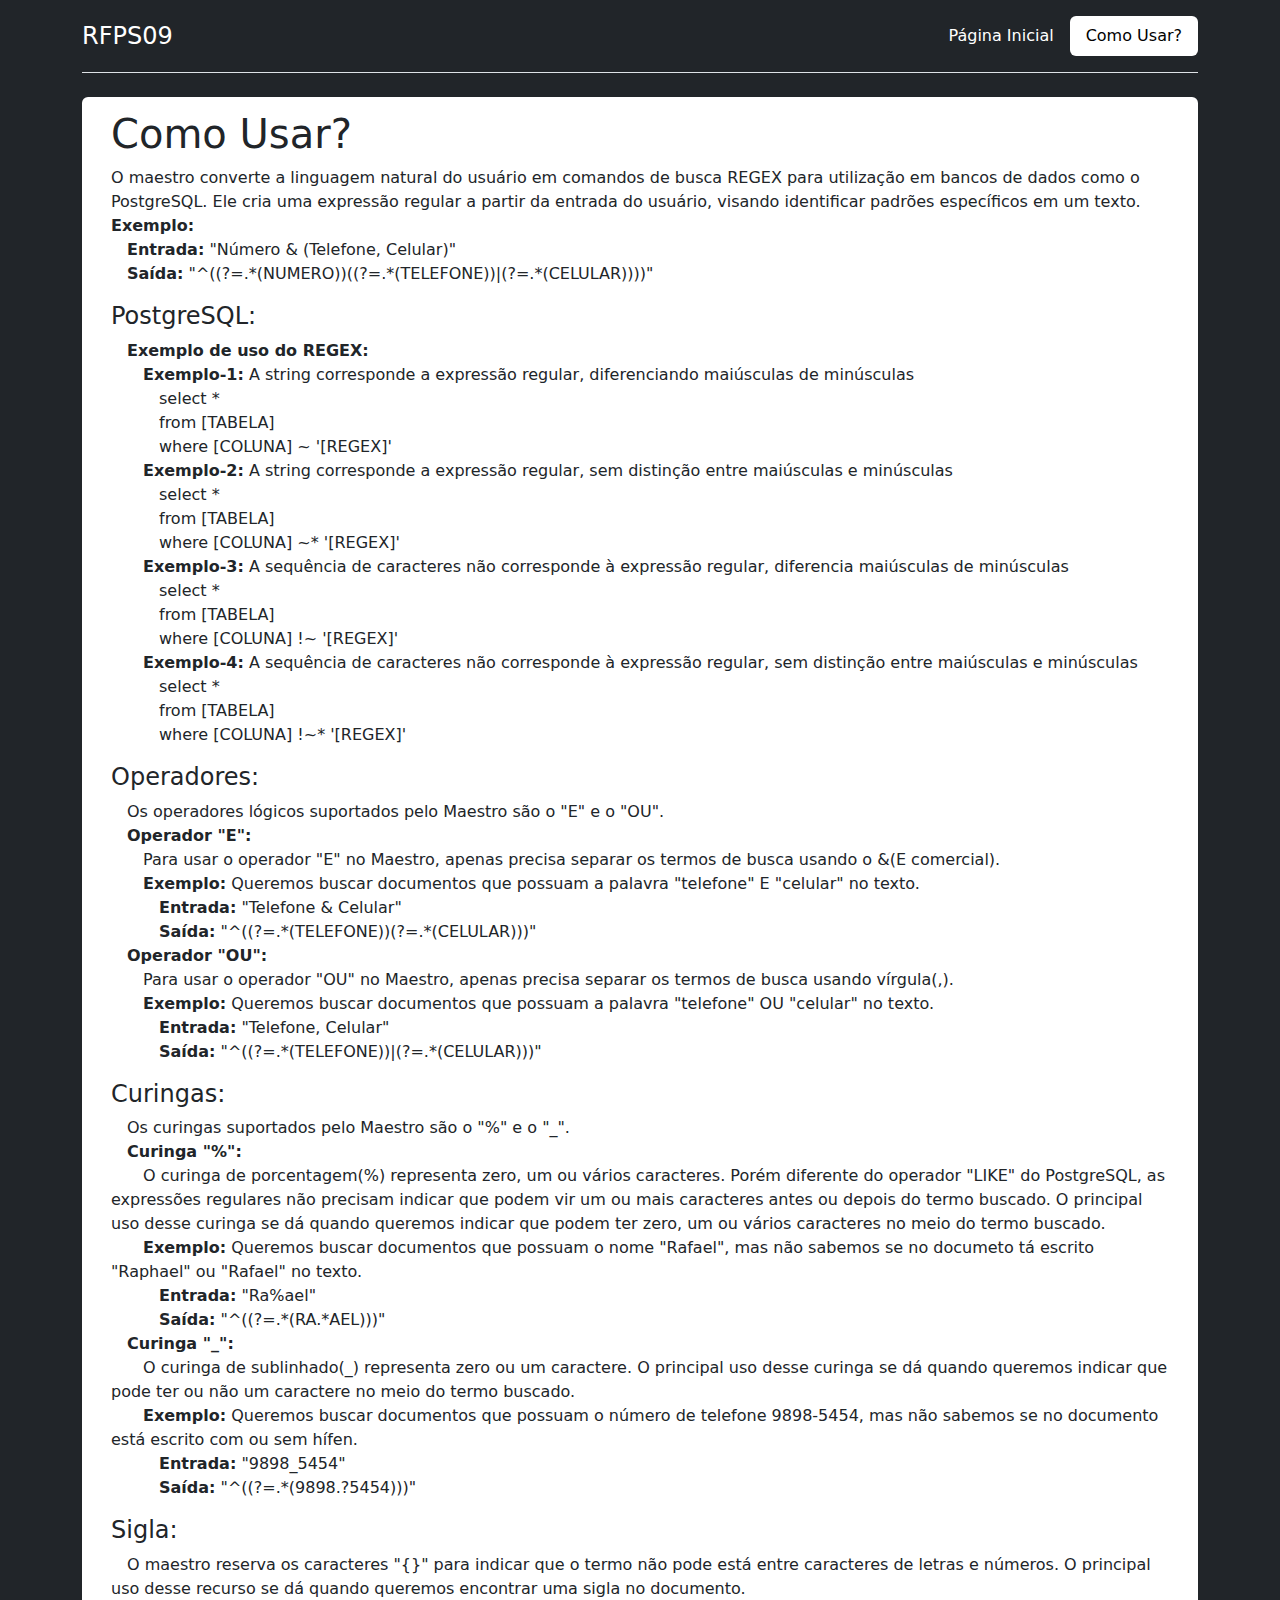
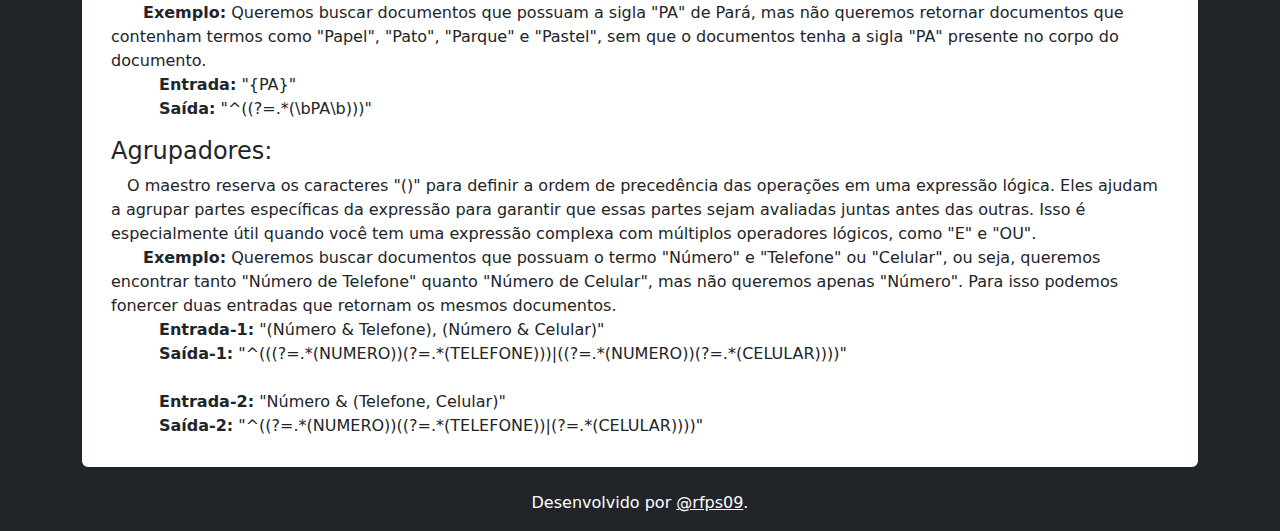
==== howtouse.html @ 1eca3d53 "First Commit" ====
<!DOCTYPE html>
<html>
<head>
    <title>MAESTRO</title>
    <meta charset="UTF-8">
    <meta name="viewport" content="width=device-width, initial-scale=1.0">
    <link rel="shortcut icon" href="img/maestro.png" type="image/x-icon">

    <link rel="stylesheet" href="main.css">
    <link href="https://cdn.jsdelivr.net/npm/bootstrap@5.3.3/dist/css/bootstrap.min.css" rel="stylesheet" integrity="sha384-QWTKZyjpPEjISv5WaRU9OFeRpok6YctnYmDr5pNlyT2bRjXh0JMhjY6hW+ALEwIH" crossorigin="anonymous">
    
    <script src="javascript.js"></script>
    <script src="https://cdn.jsdelivr.net/npm/bootstrap@5.3.3/dist/js/bootstrap.bundle.min.js" integrity="sha384-YvpcrYf0tY3lHB60NNkmXc5s9fDVZLESaAA55NDzOxhy9GkcIdslK1eN7N6jIeHz" crossorigin="anonymous"></script>
</head>
<body class="container bg-dark">
    <header class="d-flex flex-wrap justify-content-center py-3 mb-4 border-bottom">
        <a href="https://github.com/rfps09" class="d-flex align-items-center mb-3 mb-md-0 me-md-auto text-dark text-decoration-none">
            <span class="fs-4 text-white">RFPS09</span>
        </a>

        <ul class="nav nav-pills">
            <li class="nav-item"><a href="index.html" class="nav-link text-white" aria-current="page">Página Inicial</a></li>
            <li class="nav-item"><a href="" class="nav-link text-black bg-white active">Como Usar?</a></li>
        </ul>
    </header>

    <div class="d-flex justify-content-center">
        <main class="col-md-12 p-2 px-4 bg-white border border-white border-5 rounded">
            <h1>Como Usar?</h1>
            <p>
                O maestro converte a linguagem natural do usuário em comandos 
                de busca REGEX para utilização em bancos de dados como o PostgreSQL. 
                Ele cria uma expressão regular a partir da entrada do usuário, 
                visando identificar padrões específicos em um texto.
                <br>
                <strong>Exemplo:</strong>
                <br>
                &emsp;<strong>Entrada:</strong> "Número & (Telefone, Celular)"
                <br>
                &emsp;<strong>Saída:</strong> "^((?=.*(NUMERO))((?=.*(TELEFONE))|(?=.*(CELULAR))))"
            </p>

            <h4>PostgreSQL:</h4>
            <p>
                &emsp;<strong>Exemplo de uso do REGEX:</strong>
                <br>
                &emsp;&emsp;<strong>Exemplo-1:</strong> A string corresponde a expressão regular, diferenciando maiúsculas de minúsculas
                <br>
                &emsp;&emsp;&emsp;select *
                <br>
                &emsp;&emsp;&emsp;from [TABELA]
                <br>
                &emsp;&emsp;&emsp;where [COLUNA] ~ '[REGEX]'
                <br>
                &emsp;&emsp;<strong>Exemplo-2:</strong> A string corresponde a expressão regular, sem distinção entre maiúsculas e minúsculas
                <br>
                &emsp;&emsp;&emsp;select *
                <br>
                &emsp;&emsp;&emsp;from [TABELA]
                <br>
                &emsp;&emsp;&emsp;where [COLUNA] ~* '[REGEX]'
                <br>
                &emsp;&emsp;<strong>Exemplo-3:</strong> A sequência de caracteres não corresponde à expressão regular, diferencia maiúsculas de minúsculas
                <br>
                &emsp;&emsp;&emsp;select *
                <br>
                &emsp;&emsp;&emsp;from [TABELA]
                <br>
                &emsp;&emsp;&emsp;where [COLUNA] !~ '[REGEX]'
                <br>
                &emsp;&emsp;<strong>Exemplo-4:</strong> A sequência de caracteres não corresponde à expressão regular, sem distinção entre maiúsculas e minúsculas
                <br>
                &emsp;&emsp;&emsp;select *
                <br>
                &emsp;&emsp;&emsp;from [TABELA]
                <br>
                &emsp;&emsp;&emsp;where [COLUNA] !~* '[REGEX]'
            </p>
    
            <h4>Operadores:</h4>
            <p>
                &emsp;Os operadores lógicos suportados pelo Maestro são o "E" e o "OU".
                <br>
                &emsp;<strong>Operador "E":</strong>
                <br>
                &emsp;&emsp;Para usar o operador "E" no Maestro, 
                apenas precisa separar os termos de busca usando o &(E comercial).
                <br>
                &emsp;&emsp;<strong>Exemplo:</strong> Queremos buscar documentos que possuam a palavra 
                "telefone" E "celular" no texto.
                <br>
                &emsp;&emsp;&emsp;<strong>Entrada:</strong> "Telefone & Celular"
                <br>
                &emsp;&emsp;&emsp;<strong>Saída:</strong> "^((?=.*(TELEFONE))(?=.*(CELULAR)))"
                <br>
                &emsp;<strong>Operador "OU":</strong>
                <br>
                &emsp;&emsp;Para usar o operador "OU" no Maestro, 
                apenas precisa separar os termos de busca usando vírgula(,).
                <br>
                &emsp;&emsp;<strong>Exemplo:</strong> Queremos buscar documentos que possuam a palavra 
                "telefone" OU "celular" no texto.
                <br>
                &emsp;&emsp;&emsp;<strong>Entrada:</strong> "Telefone, Celular"
                <br>
                &emsp;&emsp;&emsp;<strong>Saída:</strong> "^((?=.*(TELEFONE))|(?=.*(CELULAR)))"
            </p>
    
            <h4>Curingas:</h4>
            <p>
                &emsp;Os curingas suportados pelo Maestro são o "%" e o "_".
                <br>
                &emsp;<strong>Curinga "%":</strong>
                <br>
                &emsp;&emsp;O curinga de porcentagem(%) representa zero, um ou vários caracteres. 
                Porém diferente do operador "LIKE" do PostgreSQL, as expressões regulares não 
                precisam indicar que podem vir um ou mais caracteres antes ou depois do termo 
                buscado. O principal uso desse curinga se dá quando queremos indicar que podem 
                ter zero, um ou vários caracteres no meio do termo buscado.
                <br>
                &emsp;&emsp;<strong>Exemplo:</strong> Queremos buscar documentos que possuam o nome "Rafael", 
                mas não sabemos se no documeto tá escrito "Raphael" ou "Rafael" no texto.
                <br>
                &emsp;&emsp;&emsp;<strong>Entrada:</strong> "Ra%ael"
                <br>
                &emsp;&emsp;&emsp;<strong>Saída:</strong> "^((?=.*(RA.*AEL)))"
                <br>
                &emsp;<strong>Curinga "_":</strong>
                <br>
                &emsp;&emsp;O curinga de sublinhado(_) representa zero ou um caractere. 
                O principal uso desse curinga se dá quando queremos indicar que pode 
                ter ou não um caractere no meio do termo buscado.
                <br>
                &emsp;&emsp;<strong>Exemplo:</strong> Queremos buscar documentos que possuam o 
                número de telefone 9898-5454, mas não sabemos se no documento está escrito com
                ou sem hífen.
                <br>
                &emsp;&emsp;&emsp;<strong>Entrada:</strong> "9898_5454"
                <br>
                &emsp;&emsp;&emsp;<strong>Saída:</strong> "^((?=.*(9898.?5454)))"
            </p>
    
            <h4>Sigla:</h4>
            <p>
                &emsp;O maestro reserva os caracteres "{}" para indicar que o termo não pode 
                está entre caracteres de letras e números. O principal uso desse recurso se 
                dá quando queremos encontrar uma sigla no documento.
                <br>
                &emsp;&emsp;<strong>Exemplo:</strong> Queremos buscar documentos que possuam 
                a sigla "PA" de Pará, mas não queremos retornar documentos que contenham termos 
                como "Papel", "Pato", "Parque" e "Pastel", sem que o documentos tenha a sigla 
                "PA" presente no corpo do documento.
                <br>
                &emsp;&emsp;&emsp;<strong>Entrada:</strong> "{PA}"
                <br>
                &emsp;&emsp;&emsp;<strong>Saída:</strong> "^((?=.*(\bPA\b)))"
            </p>

            <h4>Agrupadores:</h4>
            <p>
                &emsp;O maestro reserva os caracteres "()" para definir a ordem de precedência 
                das operações em uma expressão lógica. Eles ajudam a agrupar partes específicas 
                da expressão para garantir que essas partes sejam avaliadas juntas antes das 
                outras. Isso é especialmente útil quando você tem uma expressão complexa com 
                múltiplos operadores lógicos, como "E" e "OU".
                <br>
                &emsp;&emsp;<strong>Exemplo:</strong> Queremos buscar documentos que possuam 
                o termo "Número" e "Telefone" ou "Celular", ou seja, queremos encontrar 
                tanto "Número de Telefone" quanto "Número de Celular", mas não queremos apenas
                "Número". Para isso podemos fonercer duas entradas que retornam os mesmos documentos.
                <br>
                &emsp;&emsp;&emsp;<strong>Entrada-1:</strong> "(Número & Telefone), (Número & Celular)"
                <br>
                &emsp;&emsp;&emsp;<strong>Saída-1:</strong> "^(((?=.*(NUMERO))(?=.*(TELEFONE)))|((?=.*(NUMERO))(?=.*(CELULAR))))"
                <br><br>
                &emsp;&emsp;&emsp;<strong>Entrada-2:</strong> "Número & (Telefone, Celular)"
                <br>
                &emsp;&emsp;&emsp;<strong>Saída-2:</strong> "^((?=.*(NUMERO))((?=.*(TELEFONE))|(?=.*(CELULAR))))"
            </p>
        </main>
    </div>

    <footer class="pt-2 mt-3">
        <p class="text-center text-white">Desenvolvido por <a href="https://github.com/rfps09" class="text-white">@rfps09</a>.</p>
    </footer>
</body>
</html>
---- main.css ----
.classic {
    position: absolute;
    top: 50%;
    left: 50%;
    transform: translate(-50%, -50%);
    background-color: white;
    border: solid 50px white;
    border-radius: 25px;
}

.footer {
    position: fixed;
    left: 0;
    bottom: 0;
    width: 100%;
    color: white;
    text-align: center;
}
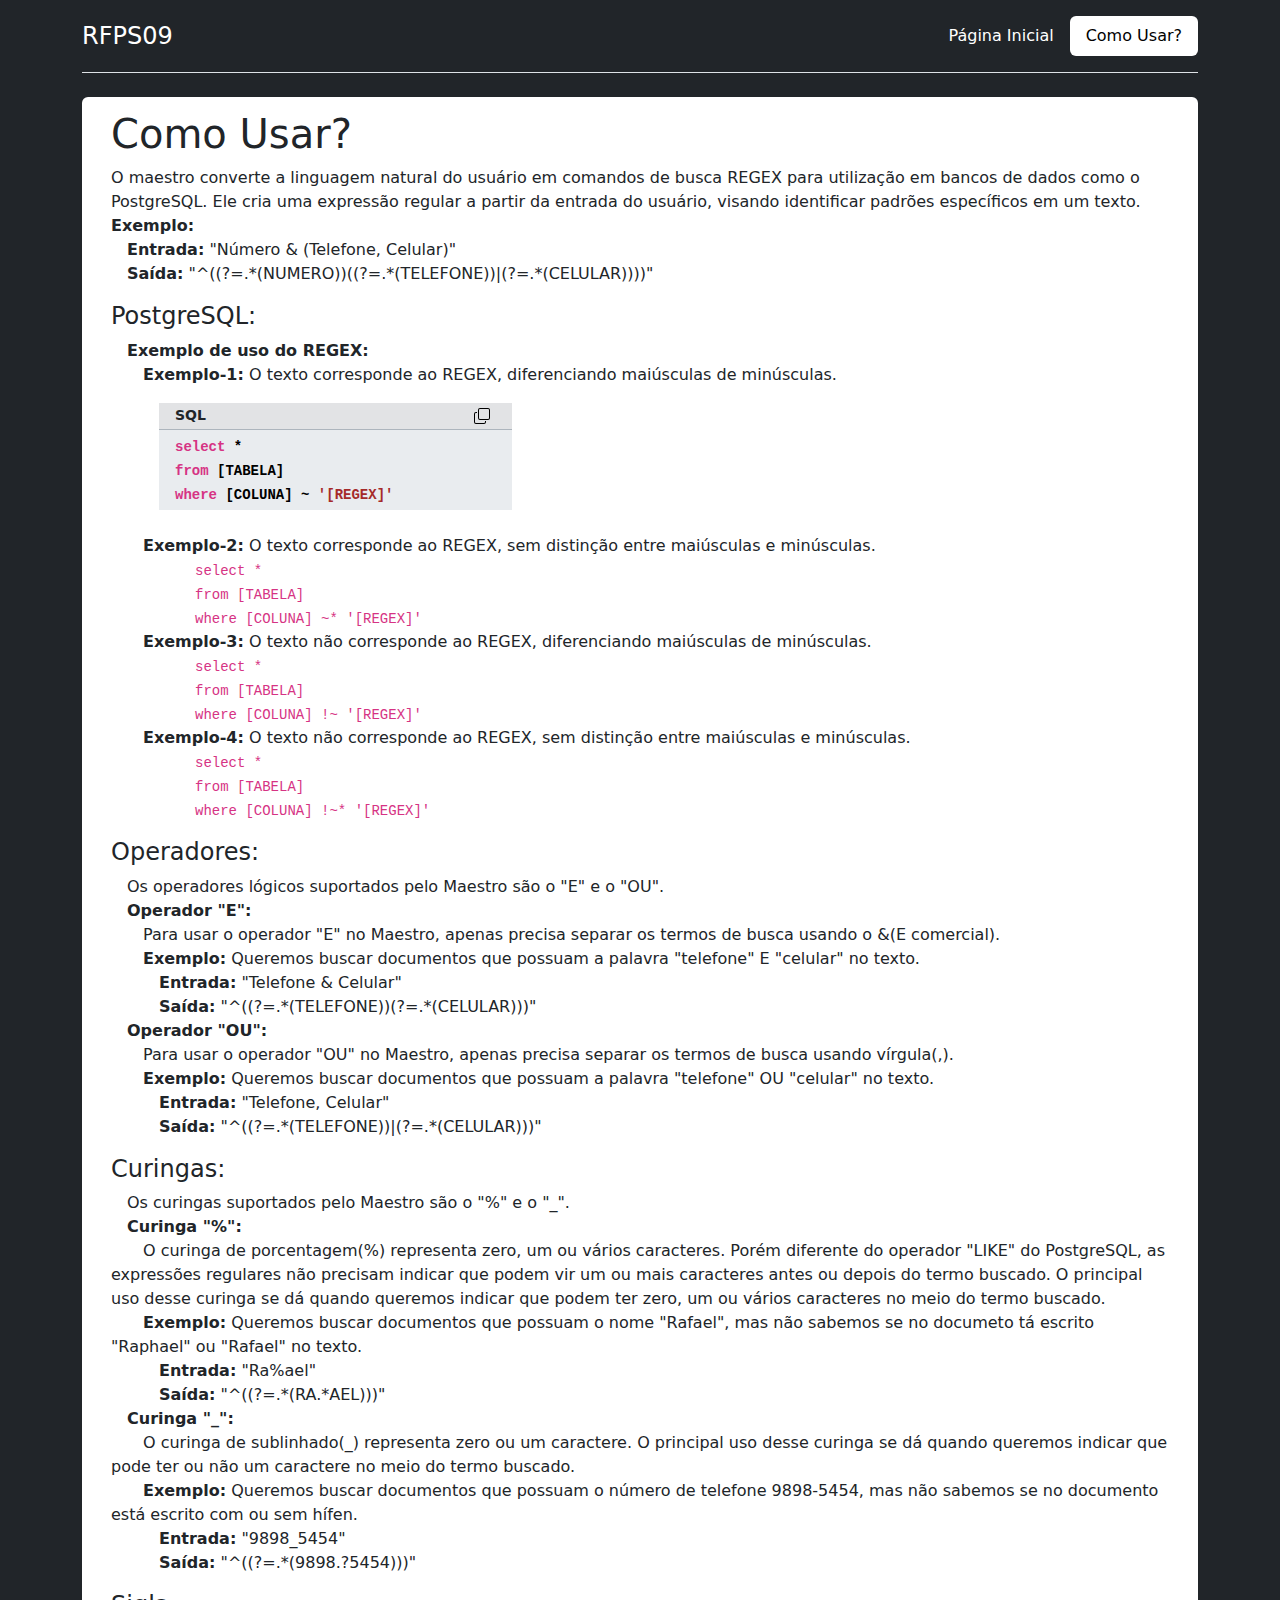
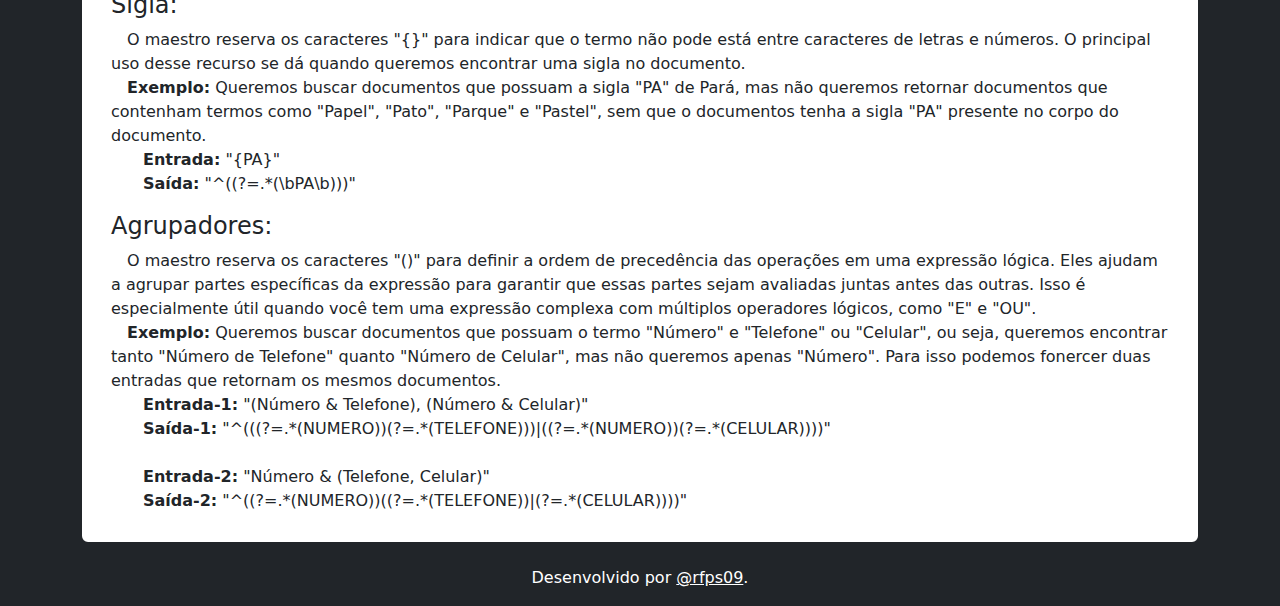
==== commit 9e66b641: "first commit on beta" ====
--- a/howtouse.html
+++ b/howtouse.html
@@ -44,37 +44,64 @@
             <p>
                 &emsp;<strong>Exemplo de uso do REGEX:</strong>
                 <br>
-                &emsp;&emsp;<strong>Exemplo-1:</strong> A string corresponde a expressão regular, diferenciando maiúsculas de minúsculas
-                <br>
-                &emsp;&emsp;&emsp;select *
-                <br>
-                &emsp;&emsp;&emsp;from [TABELA]
-                <br>
-                &emsp;&emsp;&emsp;where [COLUNA] ~ '[REGEX]'
-                <br>
-                &emsp;&emsp;<strong>Exemplo-2:</strong> A string corresponde a expressão regular, sem distinção entre maiúsculas e minúsculas
-                <br>
-                &emsp;&emsp;&emsp;select *
-                <br>
-                &emsp;&emsp;&emsp;from [TABELA]
-                <br>
-                &emsp;&emsp;&emsp;where [COLUNA] ~* '[REGEX]'
-                <br>
-                &emsp;&emsp;<strong>Exemplo-3:</strong> A sequência de caracteres não corresponde à expressão regular, diferencia maiúsculas de minúsculas
-                <br>
-                &emsp;&emsp;&emsp;select *
-                <br>
-                &emsp;&emsp;&emsp;from [TABELA]
-                <br>
-                &emsp;&emsp;&emsp;where [COLUNA] !~ '[REGEX]'
-                <br>
-                &emsp;&emsp;<strong>Exemplo-4:</strong> A sequência de caracteres não corresponde à expressão regular, sem distinção entre maiúsculas e minúsculas
-                <br>
-                &emsp;&emsp;&emsp;select *
-                <br>
-                &emsp;&emsp;&emsp;from [TABELA]
-                <br>
-                &emsp;&emsp;&emsp;where [COLUNA] !~* '[REGEX]'
+                &emsp;&emsp;<strong>Exemplo-1:</strong> O texto corresponde ao REGEX, diferenciando maiúsculas de minúsculas.
+                <br>
+                <div class="code-example ms-5 col-4">
+                    <div class="d-flex justify-content-between bg-secondary-subtle px-3 py-0 border-bottom border-dark-subtle">
+                        <strong><small>SQL</small></strong>
+                        <button type="button" class="cp-btn" onclick="copyText('sql-1')">
+                            <svg xmlns="http://www.w3.org/2000/svg" width="16" height="16" fill="currentColor" class="bi bi-copy" viewBox="0 0 16 16">
+                                <path fill-rule="evenodd" d="M4 2a2 2 0 0 1 2-2h8a2 2 0 0 1 2 2v8a2 2 0 0 1-2 2H6a2 2 0 0 1-2-2zm2-1a1 1 0 0 0-1 1v8a1 1 0 0 0 1 1h8a1 1 0 0 0 1-1V2a1 1 0 0 0-1-1zM2 5a1 1 0 0 0-1 1v8a1 1 0 0 0 1 1h8a1 1 0 0 0 1-1v-1h1v1a2 2 0 0 1-2 2H2a2 2 0 0 1-2-2V6a2 2 0 0 1 2-2h1v1z"/>
+                            </svg>
+                        </button>
+                    </div>
+                    <div class="bg-body-secondary px-3 py-1">
+                        <code>
+                            <strong>
+                                select <span style="color: black;">*</span>
+                                <br>
+                                from <span style="color: black;">[TABELA]</span>
+                                <br>
+                                where <span style="color: black;">[COLUNA] ~ </span> <span style="color: brown;">'[REGEX]'</span>
+                            </strong>
+                        </code>
+                    </div>
+                    <pre id="sql-1" style="display: none;">
+select *
+from [TABELA]
+where [COLUNA] ~ '[REGEX]'
+                    </pre>
+                </div>
+                <br>
+                &emsp;&emsp;<strong>Exemplo-2:</strong> O texto corresponde ao REGEX, sem distinção entre maiúsculas e minúsculas.
+                <br>
+                <code>
+                    &emsp;&emsp;&emsp;&emsp;&emsp;&emsp;select *
+                    <br>
+                    &emsp;&emsp;&emsp;&emsp;&emsp;&emsp;from [TABELA]
+                    <br>
+                    &emsp;&emsp;&emsp;&emsp;&emsp;&emsp;where [COLUNA] ~* '[REGEX]'
+                </code>
+                <br>
+                &emsp;&emsp;<strong>Exemplo-3:</strong> O texto não corresponde ao REGEX, diferenciando maiúsculas de minúsculas.
+                <br>
+                <code>
+                    &emsp;&emsp;&emsp;&emsp;&emsp;&emsp;select *
+                    <br>
+                    &emsp;&emsp;&emsp;&emsp;&emsp;&emsp;from [TABELA]
+                    <br>
+                    &emsp;&emsp;&emsp;&emsp;&emsp;&emsp;where [COLUNA] !~ '[REGEX]'
+                </code>
+                <br>
+                &emsp;&emsp;<strong>Exemplo-4:</strong> O texto não corresponde ao REGEX, sem distinção entre maiúsculas e minúsculas.
+                <br>
+                <code>
+                    &emsp;&emsp;&emsp;&emsp;&emsp;&emsp;select *
+                    <br>
+                    &emsp;&emsp;&emsp;&emsp;&emsp;&emsp;from [TABELA]
+                    <br>
+                    &emsp;&emsp;&emsp;&emsp;&emsp;&emsp;where [COLUNA] !~* '[REGEX]'
+                </code>
             </p>
     
             <h4>Operadores:</h4>
@@ -146,14 +173,14 @@
                 está entre caracteres de letras e números. O principal uso desse recurso se 
                 dá quando queremos encontrar uma sigla no documento.
                 <br>
-                &emsp;&emsp;<strong>Exemplo:</strong> Queremos buscar documentos que possuam 
+                &emsp;<strong>Exemplo:</strong> Queremos buscar documentos que possuam 
                 a sigla "PA" de Pará, mas não queremos retornar documentos que contenham termos 
                 como "Papel", "Pato", "Parque" e "Pastel", sem que o documentos tenha a sigla 
                 "PA" presente no corpo do documento.
                 <br>
-                &emsp;&emsp;&emsp;<strong>Entrada:</strong> "{PA}"
-                <br>
-                &emsp;&emsp;&emsp;<strong>Saída:</strong> "^((?=.*(\bPA\b)))"
+                &emsp;&emsp;<strong>Entrada:</strong> "{PA}"
+                <br>
+                &emsp;&emsp;<strong>Saída:</strong> "^((?=.*(\bPA\b)))"
             </p>
 
             <h4>Agrupadores:</h4>
@@ -164,18 +191,18 @@
                 outras. Isso é especialmente útil quando você tem uma expressão complexa com 
                 múltiplos operadores lógicos, como "E" e "OU".
                 <br>
-                &emsp;&emsp;<strong>Exemplo:</strong> Queremos buscar documentos que possuam 
+                &emsp;<strong>Exemplo:</strong> Queremos buscar documentos que possuam 
                 o termo "Número" e "Telefone" ou "Celular", ou seja, queremos encontrar 
                 tanto "Número de Telefone" quanto "Número de Celular", mas não queremos apenas
                 "Número". Para isso podemos fonercer duas entradas que retornam os mesmos documentos.
                 <br>
-                &emsp;&emsp;&emsp;<strong>Entrada-1:</strong> "(Número & Telefone), (Número & Celular)"
-                <br>
-                &emsp;&emsp;&emsp;<strong>Saída-1:</strong> "^(((?=.*(NUMERO))(?=.*(TELEFONE)))|((?=.*(NUMERO))(?=.*(CELULAR))))"
+                &emsp;&emsp;<strong>Entrada-1:</strong> "(Número & Telefone), (Número & Celular)"
+                <br>
+                &emsp;&emsp;<strong>Saída-1:</strong> "^(((?=.*(NUMERO))(?=.*(TELEFONE)))|((?=.*(NUMERO))(?=.*(CELULAR))))"
                 <br><br>
-                &emsp;&emsp;&emsp;<strong>Entrada-2:</strong> "Número & (Telefone, Celular)"
-                <br>
-                &emsp;&emsp;&emsp;<strong>Saída-2:</strong> "^((?=.*(NUMERO))((?=.*(TELEFONE))|(?=.*(CELULAR))))"
+                &emsp;&emsp;<strong>Entrada-2:</strong> "Número & (Telefone, Celular)"
+                <br>
+                &emsp;&emsp;<strong>Saída-2:</strong> "^((?=.*(NUMERO))((?=.*(TELEFONE))|(?=.*(CELULAR))))"
             </p>
         </main>
     </div>
--- a/main.css
+++ b/main.css
@@ -15,4 +15,9 @@
     width: 100%;
     color: white;
     text-align: center;
+}
+
+.cp-btn {
+    border:0;
+    background:transparent;
 }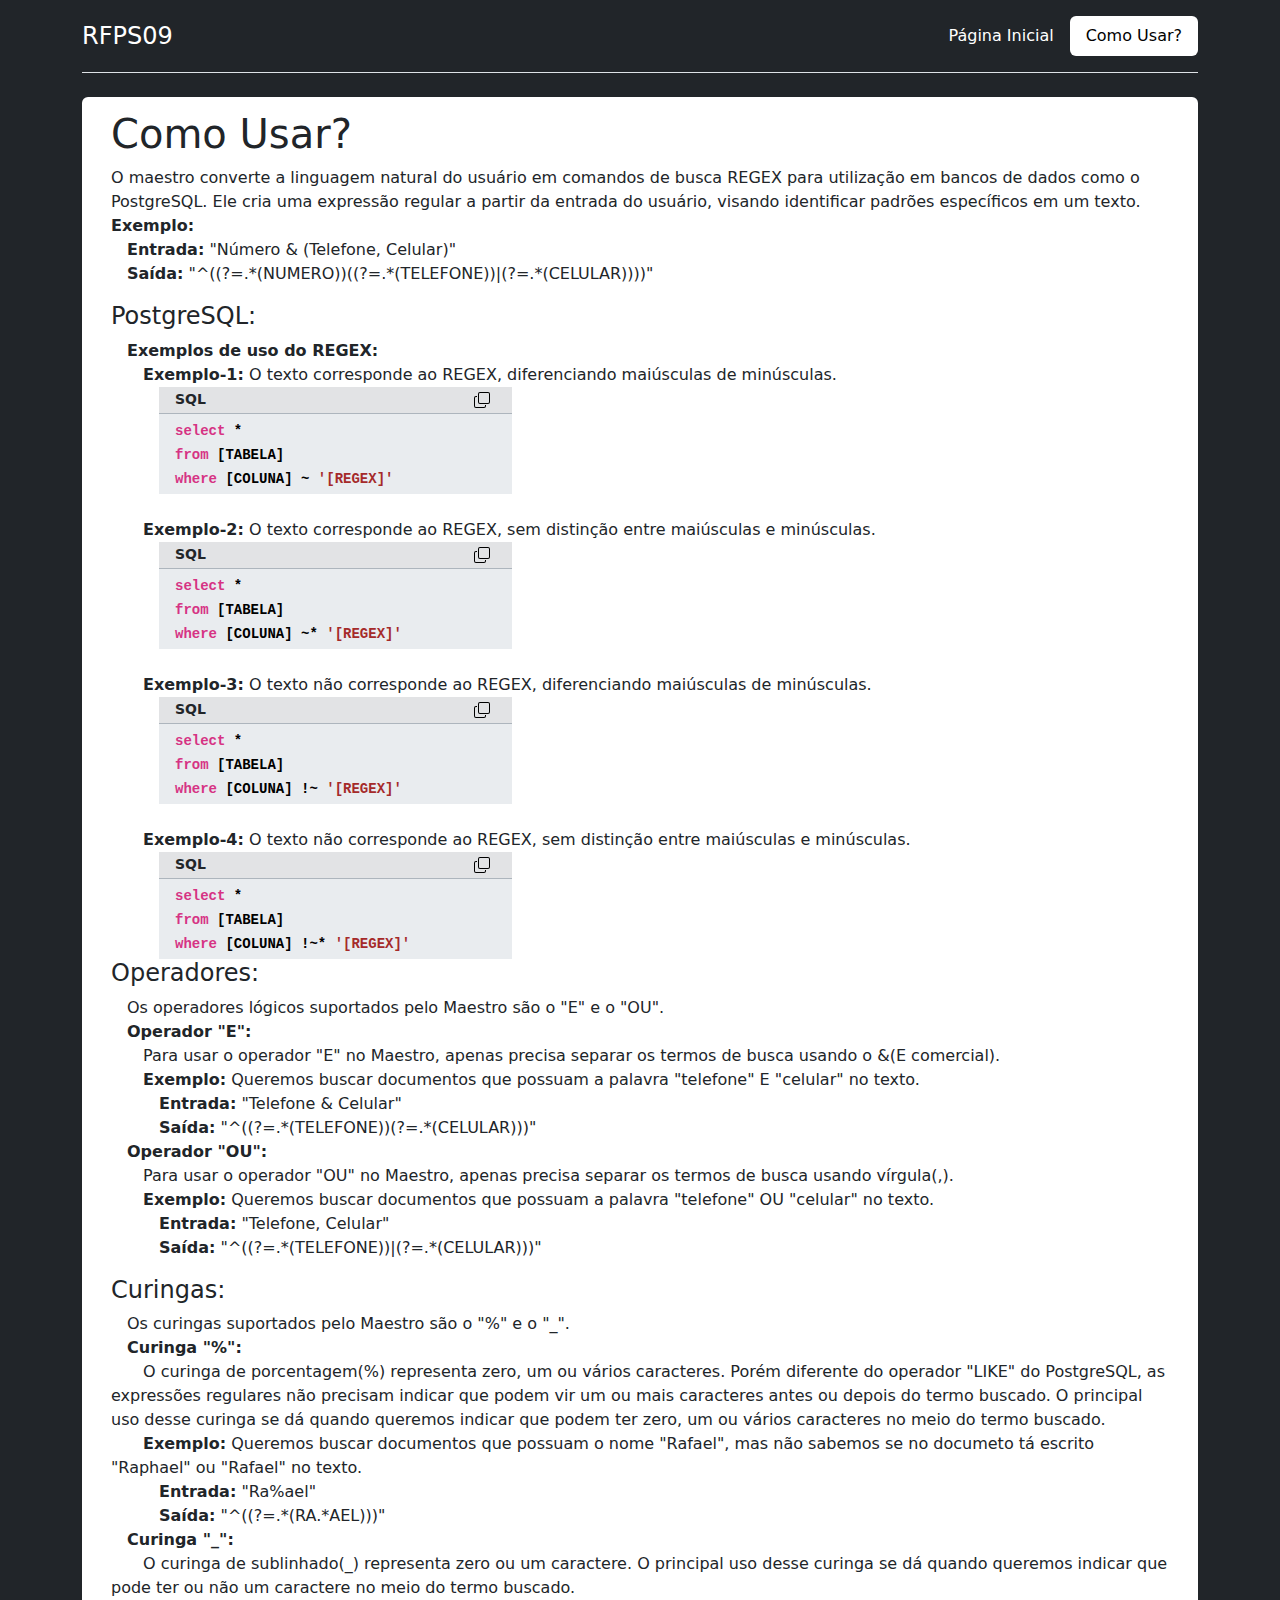
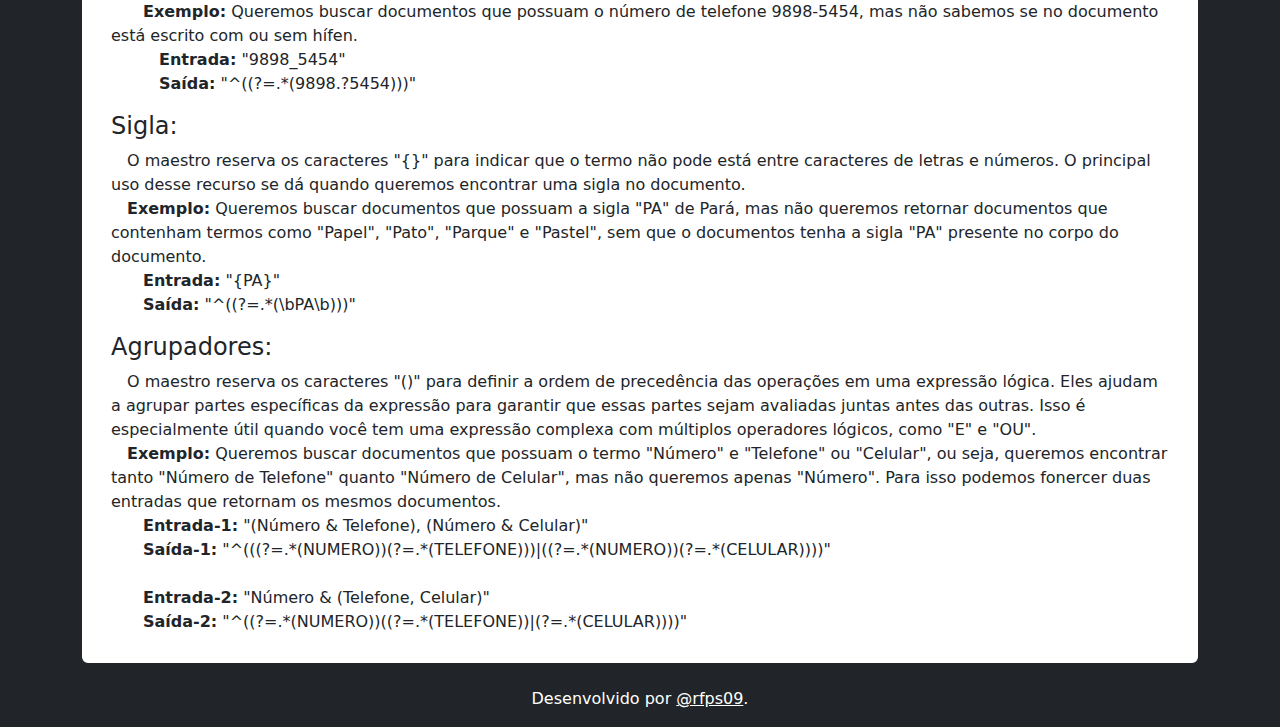
==== commit 671e9325: "new changes" ====
--- a/howtouse.html
+++ b/howtouse.html
@@ -41,8 +41,7 @@
             </p>
 
             <h4>PostgreSQL:</h4>
-            <p>
-                &emsp;<strong>Exemplo de uso do REGEX:</strong>
+                &emsp;<strong>Exemplos de uso do REGEX:</strong>
                 <br>
                 &emsp;&emsp;<strong>Exemplo-1:</strong> O texto corresponde ao REGEX, diferenciando maiúsculas de minúsculas.
                 <br>
@@ -55,7 +54,7 @@
                             </svg>
                         </button>
                     </div>
-                    <div class="bg-body-secondary px-3 py-1">
+                    <div class="bg-body-secondary px-3 py-1 position-relative">
                         <code>
                             <strong>
                                 select <span style="color: black;">*</span>
@@ -65,44 +64,104 @@
                                 where <span style="color: black;">[COLUNA] ~ </span> <span style="color: brown;">'[REGEX]'</span>
                             </strong>
                         </code>
-                    </div>
-                    <pre id="sql-1" style="display: none;">
-select *
-from [TABELA]
-where [COLUNA] ~ '[REGEX]'
-                    </pre>
+                        <div id="sql-1-copied" class="position-absolute top-0 end-0 px-1 m-1 text-white rounded-1" style="background-color: #1b1b1b;" hidden>
+                            <small><tt>copied!</tt></small>
+                        </div>
+                    </div>
+<pre id="sql-1" style="display: none;">select *
+from [TABELA]
+where [COLUNA] ~ '[REGEX]'</pre>
                 </div>
                 <br>
                 &emsp;&emsp;<strong>Exemplo-2:</strong> O texto corresponde ao REGEX, sem distinção entre maiúsculas e minúsculas.
                 <br>
-                <code>
-                    &emsp;&emsp;&emsp;&emsp;&emsp;&emsp;select *
-                    <br>
-                    &emsp;&emsp;&emsp;&emsp;&emsp;&emsp;from [TABELA]
-                    <br>
-                    &emsp;&emsp;&emsp;&emsp;&emsp;&emsp;where [COLUNA] ~* '[REGEX]'
-                </code>
+                <div class="code-example ms-5 col-4">
+                    <div class="d-flex justify-content-between bg-secondary-subtle px-3 py-0 border-bottom border-dark-subtle">
+                        <strong><small>SQL</small></strong>
+                        <button type="button" class="cp-btn" onclick="copyText('sql-2')">
+                            <svg xmlns="http://www.w3.org/2000/svg" width="16" height="16" fill="currentColor" class="bi bi-copy" viewBox="0 0 16 16">
+                                <path fill-rule="evenodd" d="M4 2a2 2 0 0 1 2-2h8a2 2 0 0 1 2 2v8a2 2 0 0 1-2 2H6a2 2 0 0 1-2-2zm2-1a1 1 0 0 0-1 1v8a1 1 0 0 0 1 1h8a1 1 0 0 0 1-1V2a1 1 0 0 0-1-1zM2 5a1 1 0 0 0-1 1v8a1 1 0 0 0 1 1h8a1 1 0 0 0 1-1v-1h1v1a2 2 0 0 1-2 2H2a2 2 0 0 1-2-2V6a2 2 0 0 1 2-2h1v1z"/>
+                            </svg>
+                        </button>
+                    </div>
+                    <div class="bg-body-secondary px-3 py-1 position-relative">
+                        <code>
+                            <strong>
+                                select <span style="color: black;">*</span>
+                                <br>
+                                from <span style="color: black;">[TABELA]</span>
+                                <br>
+                                where <span style="color: black;">[COLUNA] ~* </span> <span style="color: brown;">'[REGEX]'</span>
+                            </strong>
+                        </code>
+                        <div id="sql-2-copied" class="position-absolute top-0 end-0 px-1 m-1 text-white rounded-1" style="background-color: #1b1b1b;" hidden>
+                            <small><tt>copied!</tt></small>
+                        </div>
+                    </div>
+<pre id="sql-2" style="display: none;">select *
+from [TABELA]
+where [COLUNA] ~* '[REGEX]'</pre>
+                </div>
                 <br>
                 &emsp;&emsp;<strong>Exemplo-3:</strong> O texto não corresponde ao REGEX, diferenciando maiúsculas de minúsculas.
                 <br>
-                <code>
-                    &emsp;&emsp;&emsp;&emsp;&emsp;&emsp;select *
-                    <br>
-                    &emsp;&emsp;&emsp;&emsp;&emsp;&emsp;from [TABELA]
-                    <br>
-                    &emsp;&emsp;&emsp;&emsp;&emsp;&emsp;where [COLUNA] !~ '[REGEX]'
-                </code>
+                <div class="code-example ms-5 col-4">
+                    <div class="d-flex justify-content-between bg-secondary-subtle px-3 py-0 border-bottom border-dark-subtle">
+                        <strong><small>SQL</small></strong>
+                        <button type="button" class="cp-btn" onclick="copyText('sql-3')">
+                            <svg xmlns="http://www.w3.org/2000/svg" width="16" height="16" fill="currentColor" class="bi bi-copy" viewBox="0 0 16 16">
+                                <path fill-rule="evenodd" d="M4 2a2 2 0 0 1 2-2h8a2 2 0 0 1 2 2v8a2 2 0 0 1-2 2H6a2 2 0 0 1-2-2zm2-1a1 1 0 0 0-1 1v8a1 1 0 0 0 1 1h8a1 1 0 0 0 1-1V2a1 1 0 0 0-1-1zM2 5a1 1 0 0 0-1 1v8a1 1 0 0 0 1 1h8a1 1 0 0 0 1-1v-1h1v1a2 2 0 0 1-2 2H2a2 2 0 0 1-2-2V6a2 2 0 0 1 2-2h1v1z"/>
+                            </svg>
+                        </button>
+                    </div>
+                    <div class="bg-body-secondary px-3 py-1 position-relative">
+                        <code>
+                            <strong>
+                                select <span style="color: black;">*</span>
+                                <br>
+                                from <span style="color: black;">[TABELA]</span>
+                                <br>
+                                where <span style="color: black;">[COLUNA] !~ </span> <span style="color: brown;">'[REGEX]'</span>
+                            </strong>
+                        </code>
+                        <div id="sql-3-copied" class="position-absolute top-0 end-0 px-1 m-1 text-white rounded-1" style="background-color: #1b1b1b;" hidden>
+                            <small><tt>copied!</tt></small>
+                        </div>
+                    </div>
+<pre id="sql-3" style="display: none;">select *
+from [TABELA]
+where [COLUNA] !~ '[REGEX]'</pre>
+                </div>
                 <br>
                 &emsp;&emsp;<strong>Exemplo-4:</strong> O texto não corresponde ao REGEX, sem distinção entre maiúsculas e minúsculas.
                 <br>
-                <code>
-                    &emsp;&emsp;&emsp;&emsp;&emsp;&emsp;select *
-                    <br>
-                    &emsp;&emsp;&emsp;&emsp;&emsp;&emsp;from [TABELA]
-                    <br>
-                    &emsp;&emsp;&emsp;&emsp;&emsp;&emsp;where [COLUNA] !~* '[REGEX]'
-                </code>
-            </p>
+                <div class="code-example ms-5 col-4">
+                    <div class="d-flex justify-content-between bg-secondary-subtle px-3 py-0 border-bottom border-dark-subtle">
+                        <strong><small>SQL</small></strong>
+                        <button type="button" class="cp-btn" onclick="copyText('sql-4')">
+                            <svg xmlns="http://www.w3.org/2000/svg" width="16" height="16" fill="currentColor" class="bi bi-copy" viewBox="0 0 16 16">
+                                <path fill-rule="evenodd" d="M4 2a2 2 0 0 1 2-2h8a2 2 0 0 1 2 2v8a2 2 0 0 1-2 2H6a2 2 0 0 1-2-2zm2-1a1 1 0 0 0-1 1v8a1 1 0 0 0 1 1h8a1 1 0 0 0 1-1V2a1 1 0 0 0-1-1zM2 5a1 1 0 0 0-1 1v8a1 1 0 0 0 1 1h8a1 1 0 0 0 1-1v-1h1v1a2 2 0 0 1-2 2H2a2 2 0 0 1-2-2V6a2 2 0 0 1 2-2h1v1z"/>
+                            </svg>
+                        </button>
+                    </div>
+                    <div class="bg-body-secondary px-3 py-1 position-relative">
+                        <code>
+                            <strong>
+                                select <span style="color: black;">*</span>
+                                <br>
+                                from <span style="color: black;">[TABELA]</span>
+                                <br>
+                                where <span style="color: black;">[COLUNA] !~* </span> <span style="color: brown;">'[REGEX]'</span>
+                            </strong>
+                        </code>
+                        <div id="sql-4-copied" class="position-absolute top-0 end-0 px-1 m-1 text-white rounded-1" style="background-color: #1b1b1b;" hidden>
+                            <small><tt>copied!</tt></small>
+                        </div>
+                    </div>
+<pre id="sql-4" style="display: none;">select *
+from [TABELA]
+where [COLUNA] !~* '[REGEX]'</pre>
+                </div>
     
             <h4>Operadores:</h4>
             <p>
